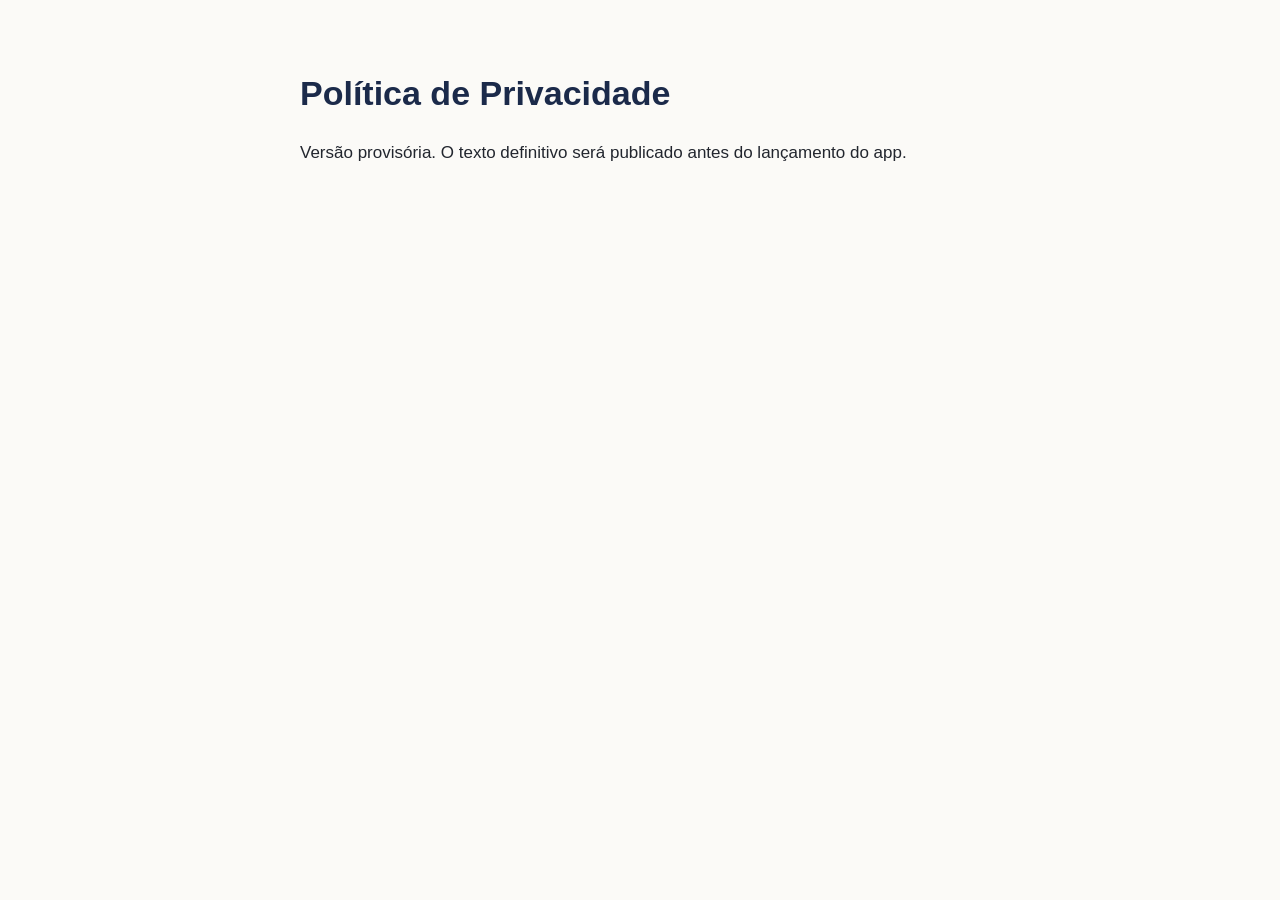
==== privacidade/index.html @ e48ee099 "site: página inicial e páginas provisórias de termo e privacidade Co-Authored-By: Claude Opus 5 (1M " ====
<!doctype html>
<html lang="pt-BR">
  <head>
    <meta charset="utf-8">
    <meta name="viewport" content="width=device-width, initial-scale=1">
    <title>Política de Privacidade — Hello Disney Trip</title>
    <link rel="stylesheet" href="/estilo.css">
  </head>
  <body>
    <main>
      <h1>Política de Privacidade</h1>
      <p>Versão provisória. O texto definitivo será publicado antes do lançamento do app.</p>
    </main>
  </body>
</html>
---- estilo.css ----
:root {
  --tinta: #22262e;
  --fundo: #fbfaf7;
  --marinho: #1b2a4a;
  --dourado: #9a7b2f;
}

*,
*::before,
*::after {
  box-sizing: border-box;
}

html {
  -webkit-text-size-adjust: 100%;
}

body {
  margin: 0;
  padding: 3rem 1.5rem;
  background-color: var(--fundo);
  color: var(--tinta);
  font-family: -apple-system, BlinkMacSystemFont, "Segoe UI", Roboto, "Helvetica Neue",
    Arial, sans-serif;
  font-size: 1.0625rem;
  line-height: 1.7;
}

main {
  max-width: 680px;
  margin: 0 auto;
}

h1 {
  margin: 0 0 1.5rem;
  color: var(--marinho);
  font-size: 1.75rem;
  line-height: 1.25;
}

p {
  margin: 0;
}

a {
  color: var(--dourado);
  text-decoration: underline;
}

@media (min-width: 40rem) {
  body {
    padding: 4.5rem 2.5rem;
  }

  h1 {
    font-size: 2.125rem;
  }
}
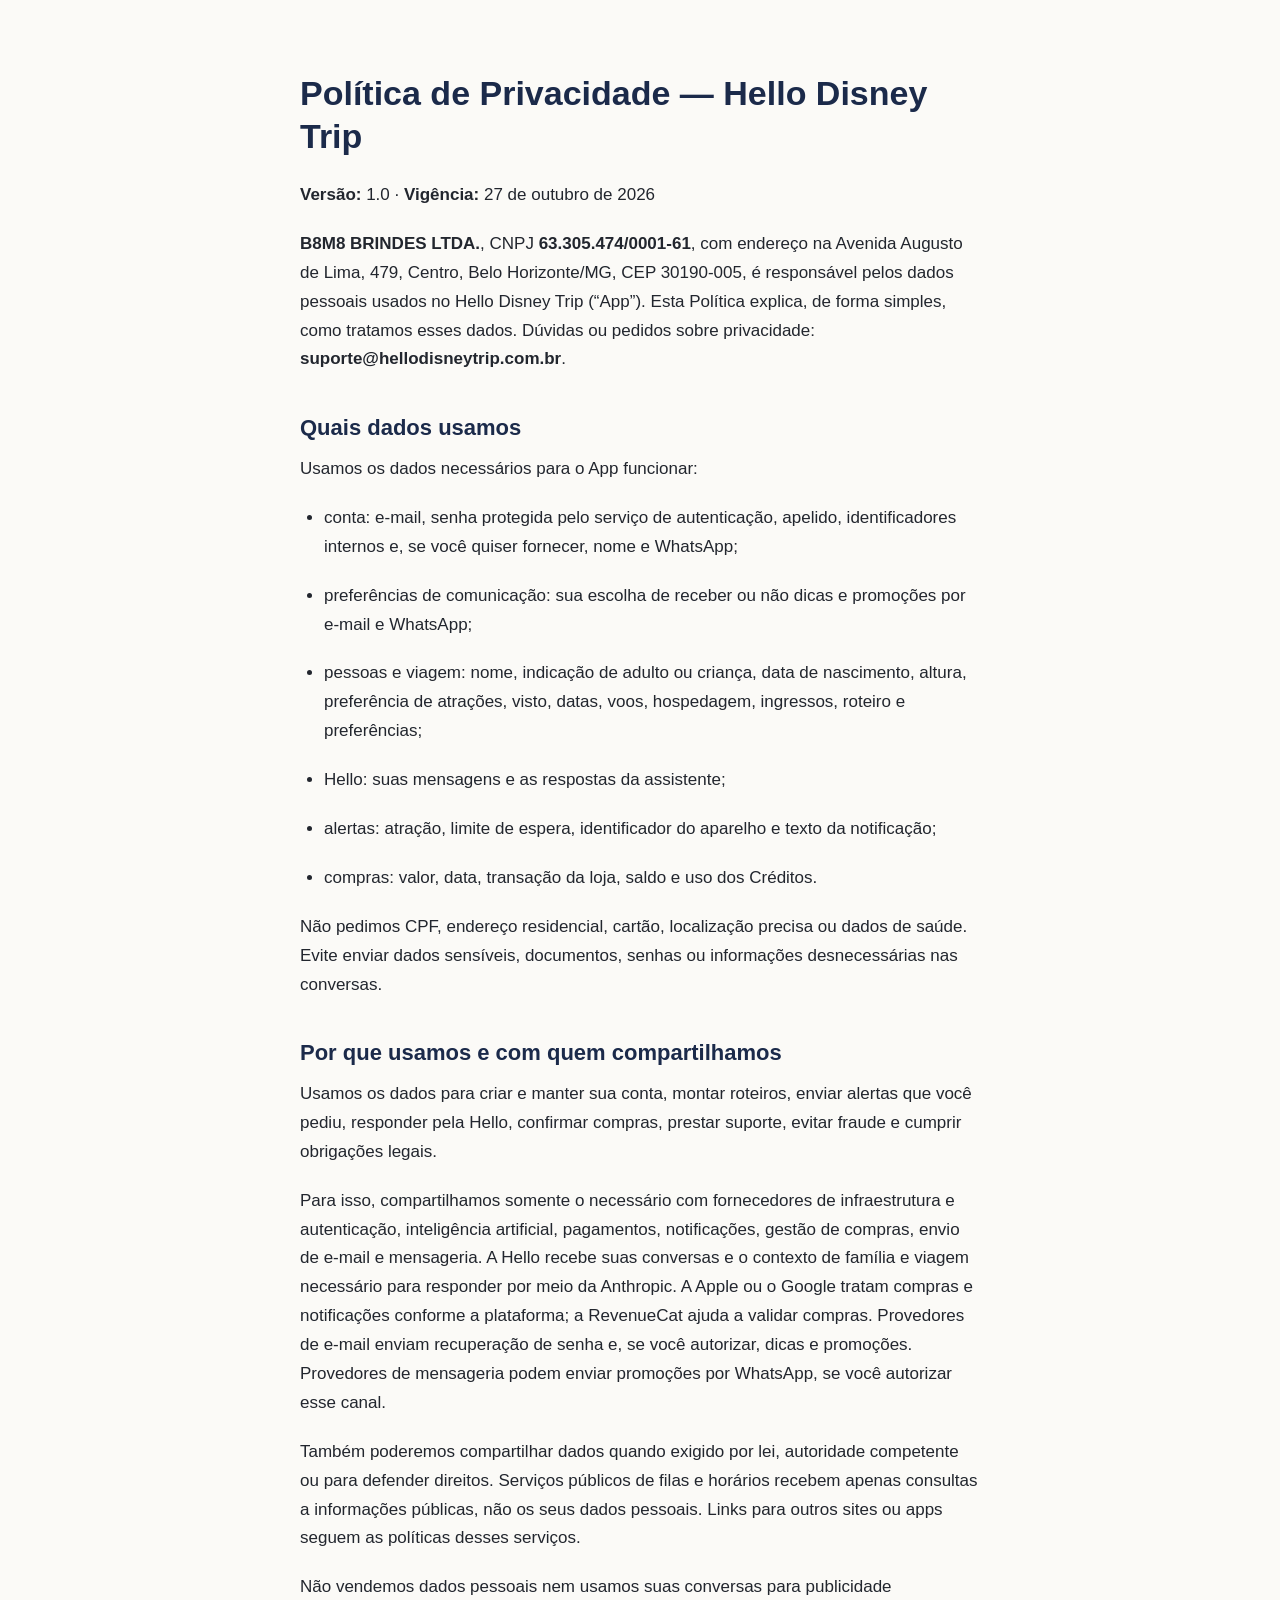
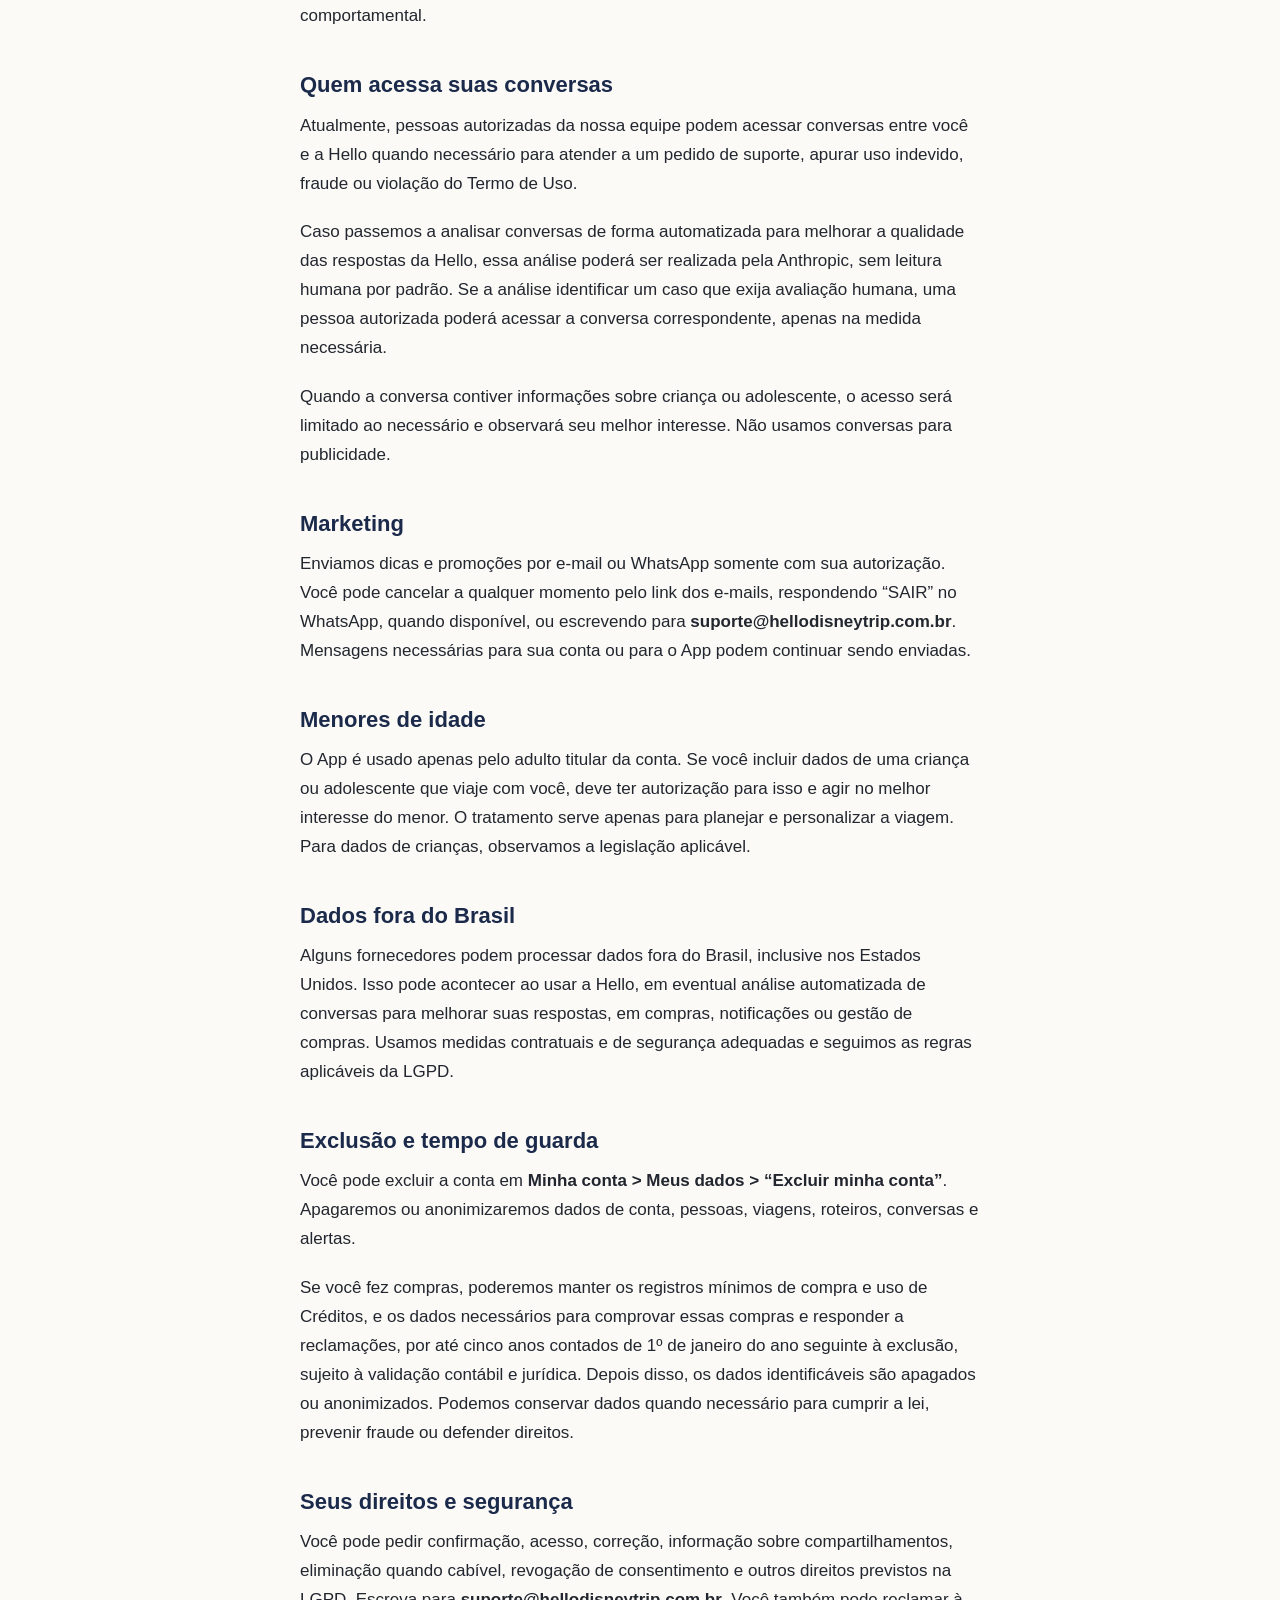
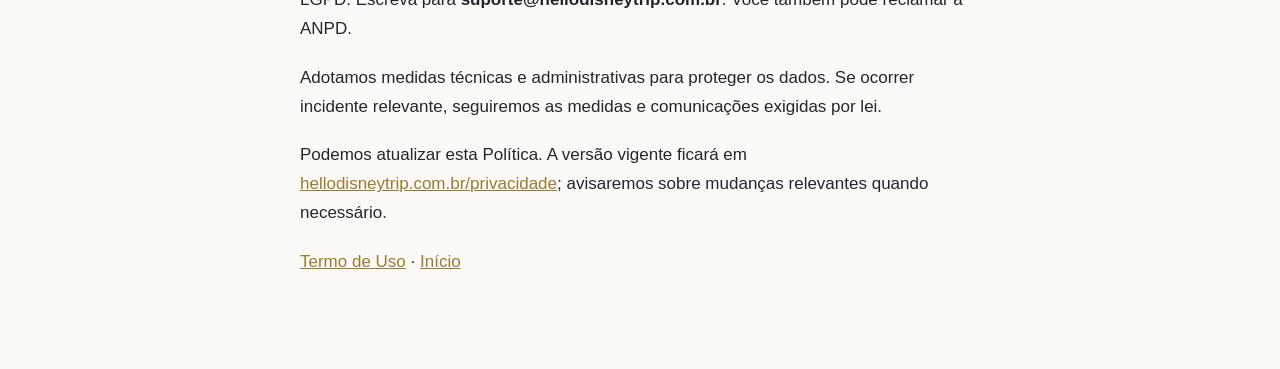
==== commit 2f4d869b: "site: publicar os textos finais do Termo de Uso e da Política de Privacidade Substitui as duas págin" ====
--- a/privacidade/index.html
+++ b/privacidade/index.html
@@ -8,8 +8,43 @@
   </head>
   <body>
     <main>
-      <h1>Política de Privacidade</h1>
-      <p>Versão provisória. O texto definitivo será publicado antes do lançamento do app.</p>
+      <h1>Política de Privacidade — Hello Disney Trip</h1>
+      <p><strong>Versão:</strong> 1.0 · <strong>Vigência:</strong> 27 de outubro de 2026</p>
+      <p><strong>B8M8 BRINDES LTDA.</strong>, CNPJ <strong>63.305.474/0001-61</strong>, com endereço na Avenida Augusto de Lima, 479, Centro, Belo Horizonte/MG, CEP 30190-005, é responsável pelos dados pessoais usados no Hello Disney Trip (“App”). Esta Política explica, de forma simples, como tratamos esses dados. Dúvidas ou pedidos sobre privacidade: <strong>suporte@hellodisneytrip.com.br</strong>.</p>
+      <h2>Quais dados usamos</h2>
+      <p>Usamos os dados necessários para o App funcionar:</p>
+      <ul>
+        <li>conta: e-mail, senha protegida pelo serviço de autenticação, apelido, identificadores internos e, se você quiser fornecer, nome e WhatsApp;</li>
+        <li>preferências de comunicação: sua escolha de receber ou não dicas e promoções por e-mail e WhatsApp;</li>
+        <li>pessoas e viagem: nome, indicação de adulto ou criança, data de nascimento, altura, preferência de atrações, visto, datas, voos, hospedagem, ingressos, roteiro e preferências;</li>
+        <li>Hello: suas mensagens e as respostas da assistente;</li>
+        <li>alertas: atração, limite de espera, identificador do aparelho e texto da notificação;</li>
+        <li>compras: valor, data, transação da loja, saldo e uso dos Créditos.</li>
+      </ul>
+      <p>Não pedimos CPF, endereço residencial, cartão, localização precisa ou dados de saúde. Evite enviar dados sensíveis, documentos, senhas ou informações desnecessárias nas conversas.</p>
+      <h2>Por que usamos e com quem compartilhamos</h2>
+      <p>Usamos os dados para criar e manter sua conta, montar roteiros, enviar alertas que você pediu, responder pela Hello, confirmar compras, prestar suporte, evitar fraude e cumprir obrigações legais.</p>
+      <p>Para isso, compartilhamos somente o necessário com fornecedores de infraestrutura e autenticação, inteligência artificial, pagamentos, notificações, gestão de compras, envio de e-mail e mensageria. A Hello recebe suas conversas e o contexto de família e viagem necessário para responder por meio da Anthropic. A Apple ou o Google tratam compras e notificações conforme a plataforma; a RevenueCat ajuda a validar compras. Provedores de e-mail enviam recuperação de senha e, se você autorizar, dicas e promoções. Provedores de mensageria podem enviar promoções por WhatsApp, se você autorizar esse canal.</p>
+      <p>Também poderemos compartilhar dados quando exigido por lei, autoridade competente ou para defender direitos. Serviços públicos de filas e horários recebem apenas consultas a informações públicas, não os seus dados pessoais. Links para outros sites ou apps seguem as políticas desses serviços.</p>
+      <p>Não vendemos dados pessoais nem usamos suas conversas para publicidade comportamental.</p>
+      <h2>Quem acessa suas conversas</h2>
+      <p>Atualmente, pessoas autorizadas da nossa equipe podem acessar conversas entre você e a Hello quando necessário para atender a um pedido de suporte, apurar uso indevido, fraude ou violação do Termo de Uso.</p>
+      <p>Caso passemos a analisar conversas de forma automatizada para melhorar a qualidade das respostas da Hello, essa análise poderá ser realizada pela Anthropic, sem leitura humana por padrão. Se a análise identificar um caso que exija avaliação humana, uma pessoa autorizada poderá acessar a conversa correspondente, apenas na medida necessária.</p>
+      <p>Quando a conversa contiver informações sobre criança ou adolescente, o acesso será limitado ao necessário e observará seu melhor interesse. Não usamos conversas para publicidade.</p>
+      <h2>Marketing</h2>
+      <p>Enviamos dicas e promoções por e-mail ou WhatsApp somente com sua autorização. Você pode cancelar a qualquer momento pelo link dos e-mails, respondendo “SAIR” no WhatsApp, quando disponível, ou escrevendo para <strong>suporte@hellodisneytrip.com.br</strong>. Mensagens necessárias para sua conta ou para o App podem continuar sendo enviadas.</p>
+      <h2>Menores de idade</h2>
+      <p>O App é usado apenas pelo adulto titular da conta. Se você incluir dados de uma criança ou adolescente que viaje com você, deve ter autorização para isso e agir no melhor interesse do menor. O tratamento serve apenas para planejar e personalizar a viagem. Para dados de crianças, observamos a legislação aplicável.</p>
+      <h2>Dados fora do Brasil</h2>
+      <p>Alguns fornecedores podem processar dados fora do Brasil, inclusive nos Estados Unidos. Isso pode acontecer ao usar a Hello, em eventual análise automatizada de conversas para melhorar suas respostas, em compras, notificações ou gestão de compras. Usamos medidas contratuais e de segurança adequadas e seguimos as regras aplicáveis da LGPD.</p>
+      <h2>Exclusão e tempo de guarda</h2>
+      <p>Você pode excluir a conta em <strong>Minha conta &gt; Meus dados &gt; “Excluir minha conta”</strong>. Apagaremos ou anonimizaremos dados de conta, pessoas, viagens, roteiros, conversas e alertas.</p>
+      <p>Se você fez compras, poderemos manter os registros mínimos de compra e uso de Créditos, e os dados necessários para comprovar essas compras e responder a reclamações, por até cinco anos contados de 1º de janeiro do ano seguinte à exclusão, sujeito à validação contábil e jurídica. Depois disso, os dados identificáveis são apagados ou anonimizados. Podemos conservar dados quando necessário para cumprir a lei, prevenir fraude ou defender direitos.</p>
+      <h2>Seus direitos e segurança</h2>
+      <p>Você pode pedir confirmação, acesso, correção, informação sobre compartilhamentos, eliminação quando cabível, revogação de consentimento e outros direitos previstos na LGPD. Escreva para <strong>suporte@hellodisneytrip.com.br</strong>. Você também pode reclamar à ANPD.</p>
+      <p>Adotamos medidas técnicas e administrativas para proteger os dados. Se ocorrer incidente relevante, seguiremos as medidas e comunicações exigidas por lei.</p>
+      <p>Podemos atualizar esta Política. A versão vigente ficará em <a href="https://hellodisneytrip.com.br/privacidade/">hellodisneytrip.com.br/privacidade</a>; avisaremos sobre mudanças relevantes quando necessário.</p>
+      <p><a href="/termos/">Termo de Uso</a> · <a href="/">Início</a></p>
     </main>
   </body>
 </html>
--- a/estilo.css
+++ b/estilo.css
@@ -3,6 +3,10 @@
   --fundo: #fbfaf7;
   --marinho: #1b2a4a;
   --dourado: #9a7b2f;
+  /* Um valor só para o respiro entre blocos de texto. Parágrafo, lista e item de
+     lista usam este mesmo valor, então "espaçamento igual ao dos parágrafos" é
+     estrutural, não coincidência que a próxima edição desfaz. */
+  --respiro: 1.25rem;
 }
 
 *,
@@ -38,8 +42,39 @@
   line-height: 1.25;
 }
 
+/* Era `margin: 0`, que bastava quando cada página tinha UM parágrafo. As páginas
+   legais têm 14 e 19, e sem respiro o texto vira um paredão ilegível. */
 p {
-  margin: 0;
+  margin: 0 0 var(--respiro);
+}
+
+/* Respiro acima maior que abaixo: o h2 pertence ao que vem depois dele, e é essa
+   assimetria que faz a seção parecer um bloco em vez de uma linha solta. */
+h2 {
+  margin: 2.5rem 0 0.75rem;
+  color: var(--marinho);
+  font-size: 1.25rem;
+  line-height: 1.3;
+}
+
+ul {
+  margin: 0 0 var(--respiro);
+  padding-left: 1.5rem;
+}
+
+li {
+  margin: 0 0 var(--respiro);
+}
+
+/* Sem isto o último item soma a margem dele com a da lista e abre um buraco. */
+li:last-child {
+  margin-bottom: 0;
+}
+
+/* Só negrito, sem cor própria: o dourado é do link, e dar cor ao strong faria o
+   texto legal parecer cheio de links que não existem. */
+strong {
+  font-weight: 600;
 }
 
 a {
@@ -55,4 +90,8 @@
   h1 {
     font-size: 2.125rem;
   }
+
+  h2 {
+    font-size: 1.375rem;
+  }
 }
